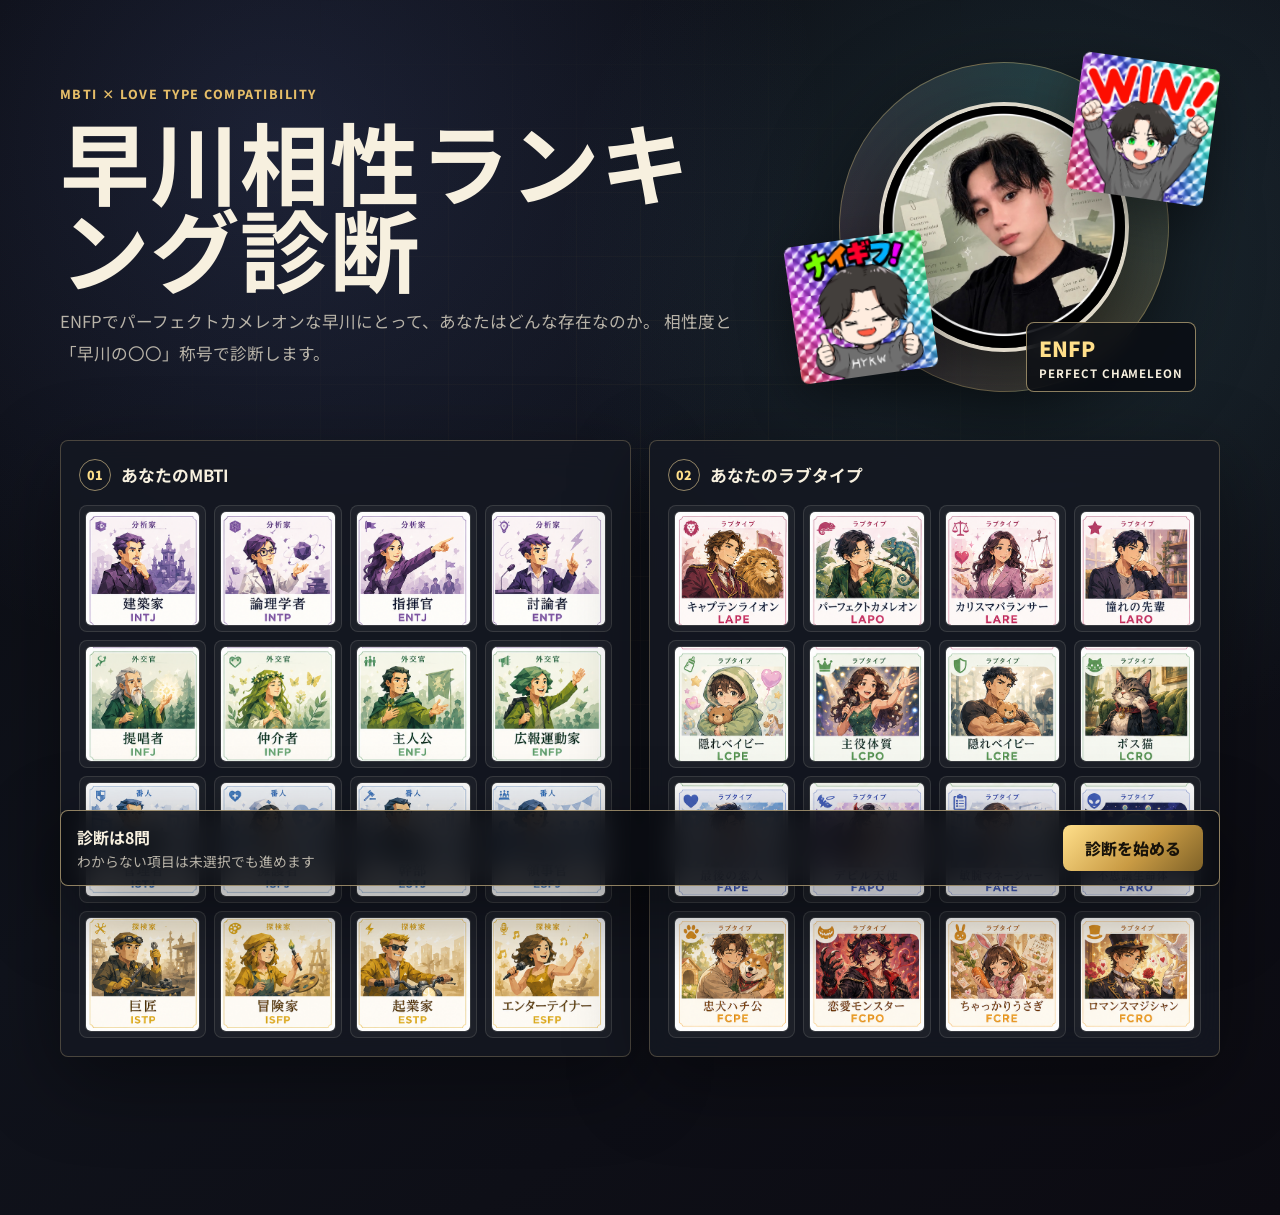
==== sites/hayakawa/index.html @ 864361f9 "Initial Hayakawa compatibility site" ====
<!doctype html>
<html lang="ja">
  <head>
    <meta charset="UTF-8" />
    <meta name="viewport" content="width=device-width, initial-scale=1.0" />
    <meta
      name="description"
      content="MBTIとラブタイプから、TikTokライバー早川との相性度と称号がわかる診断サイト。"
    />
    <title>早川相性ランキング診断</title>
    <link rel="preconnect" href="https://fonts.googleapis.com" />
    <link rel="preconnect" href="https://fonts.gstatic.com" crossorigin />
    <link
      href="https://fonts.googleapis.com/css2?family=Noto+Sans+JP:wght@400;500;700;900&display=swap"
      rel="stylesheet"
    />
    <link rel="stylesheet" href="styles.css?v=20260622-profile-result" />
  </head>
  <body>
    <div class="ambient" aria-hidden="true"></div>
    <main class="app-shell">
      <section class="intro-view" id="introView">
        <div class="hero-layout">
          <div class="intro-copy">
            <p class="eyebrow">MBTI × Love Type compatibility</p>
            <h1>早川相性ランキング診断</h1>
            <p class="lead">
              ENFPでパーフェクトカメレオンな早川にとって、あなたはどんな存在なのか。
              相性度と「早川の〇〇」称号で診断します。
            </p>
          </div>

          <aside class="creator-visual" aria-label="早川プロフィール">
            <div class="creator-orbit" aria-hidden="true"></div>
            <img class="creator-photo" src="assets/pic/hayakawa-profile.png" alt="早川" />
            <img class="creator-sticker sticker-a" src="assets/pic/sticker-win.webp" alt="" />
            <img class="creator-sticker sticker-b" src="assets/pic/sticker-nice.webp" alt="" />
            <div class="creator-caption">
              <span>ENFP</span>
              <strong>Perfect Chameleon</strong>
            </div>
          </aside>
        </div>

        <div class="selection-layout">
          <section class="selection-panel" aria-labelledby="mbtiHeading">
            <div class="panel-heading">
              <span>01</span>
              <h2 id="mbtiHeading">あなたのMBTI</h2>
            </div>
            <div class="option-grid mbti-grid" id="mbtiOptions"></div>
          </section>

          <section class="selection-panel" aria-labelledby="loveHeading">
            <div class="panel-heading">
              <span>02</span>
              <h2 id="loveHeading">あなたのラブタイプ</h2>
            </div>
            <div class="option-grid love-grid" id="loveOptions"></div>
          </section>
        </div>

        <div class="start-strip">
          <div>
            <strong id="startQuestionCount">診断は8問</strong>
            <span>わからない項目は未選択でも進めます</span>
          </div>
          <button class="primary-action" id="startButton" type="button">
            診断を始める
          </button>
        </div>
      </section>

      <section class="quiz-view is-hidden" id="quizView" aria-live="polite">
        <div class="quiz-progress">
          <span id="questionCounter">1 / 12</span>
          <div class="progress-track">
            <div class="progress-fill" id="progressFill"></div>
          </div>
        </div>
        <article class="question-panel">
          <p class="question-kicker">正解はありません。早川との距離感で選んでください。</p>
          <h2 id="questionText"></h2>
          <div class="scale-labels">
            <span id="leftLabel"></span>
            <span id="rightLabel"></span>
          </div>
          <div class="answer-row" id="answerRow"></div>
        </article>
        <div class="quiz-actions">
          <button class="ghost-action" id="backButton" type="button">戻る</button>
          <button class="ghost-action" id="skipButton" type="button">次へ</button>
        </div>
      </section>

      <section class="result-view is-hidden" id="resultView">
        <div class="result-head">
          <p class="eyebrow">Hayakawa compatibility result</p>
          <h2 id="resultTitle"></h2>
          <p id="resultSubtitle"></p>
        </div>

        <div class="result-layout">
          <section class="score-panel">
            <div class="score-ring" id="scoreRing">
              <span id="scoreValue">0%</span>
              <small id="rankLabel"></small>
            </div>
            <div class="badge-row" id="badgeRow"></div>
            <canvas id="radarCanvas" width="360" height="360" aria-label="相性属性グラフ"></canvas>
          </section>

          <section class="explain-panel">
            <div class="result-creator">
              <img src="assets/pic/hayakawa-profile.png" alt="早川" />
              <div>
                <span>早川判定</span>
                <strong>ENFP × パーフェクトカメレオン基準</strong>
              </div>
            </div>
            <h3 id="roleName"></h3>
            <p id="mainDescription"></p>
            <div class="comment-list" id="commentList"></div>
          </section>
        </div>

        <section class="share-section">
          <div class="share-copy">
            <h3>保存・共有用カード</h3>
            <p>配信コメントやSNSで結果を見せやすい3:4カードです。</p>
          </div>
          <div class="card-preview">
            <img id="resultCardImage" alt="早川相性ランキング診断の結果カード" />
          </div>
          <div class="share-actions">
            <button class="primary-action" id="shareButton" type="button">結果を共有</button>
            <button class="ghost-action" id="copyButton" type="button">結果文をコピー</button>
            <button class="ghost-action" id="restartButton" type="button">もう一度診断</button>
          </div>
        </section>
      </section>
    </main>

    <script src="app.js?v=20260622-profile-result" type="module"></script>
  </body>
</html>
---- sites/hayakawa/styles.css ----
:root {
  color-scheme: dark;
  --bg: #090a0f;
  --panel: rgba(21, 24, 34, 0.84);
  --panel-strong: rgba(31, 34, 46, 0.94);
  --line: rgba(244, 218, 155, 0.24);
  --line-strong: rgba(244, 218, 155, 0.56);
  --text: #f7f0df;
  --muted: #b8b3a8;
  --gold: #e5bd68;
  --gold-bright: #ffdf8a;
  --teal: #69c7c0;
  --rose: #d77d9b;
  --blue: #758de8;
  --shadow: 0 24px 80px rgba(0, 0, 0, 0.42);
}

* {
  box-sizing: border-box;
}

html {
  min-height: 100%;
  background: var(--bg);
}

body {
  min-height: 100%;
  margin: 0;
  overflow-x: hidden;
  background:
    radial-gradient(circle at 22% 12%, rgba(117, 141, 232, 0.16), transparent 34rem),
    radial-gradient(circle at 82% 22%, rgba(105, 199, 192, 0.13), transparent 31rem),
    linear-gradient(145deg, #090a0f 0%, #10131c 46%, #0c0b12 100%);
  color: var(--text);
  font-family: "Noto Sans JP", system-ui, sans-serif;
  letter-spacing: 0;
}

button {
  border: 0;
  color: inherit;
  font: inherit;
}

.ambient {
  position: fixed;
  inset: 0;
  pointer-events: none;
  background-image:
    linear-gradient(rgba(229, 189, 104, 0.045) 1px, transparent 1px),
    linear-gradient(90deg, rgba(229, 189, 104, 0.045) 1px, transparent 1px);
  background-size: 64px 64px;
  mask-image: radial-gradient(circle at center, black, transparent 74%);
}

.app-shell {
  position: relative;
  width: min(1160px, calc(100% - 32px));
  margin: 0 auto;
  padding: 42px 0 64px;
}

.intro-view,
.quiz-view,
.result-view {
  min-height: calc(100vh - 84px);
}

.hero-layout {
  display: grid;
  grid-template-columns: minmax(0, 1.1fr) minmax(300px, 0.68fr);
  gap: 28px;
  align-items: center;
  margin-bottom: 28px;
}

.intro-copy {
  display: grid;
  gap: 14px;
  max-width: 840px;
}

.eyebrow {
  margin: 0;
  color: var(--gold);
  font-size: 0.78rem;
  font-weight: 800;
  letter-spacing: 0.12em;
  text-transform: uppercase;
}

h1,
h2,
h3,
p {
  margin: 0;
}

h1 {
  max-width: 10em;
  font-size: clamp(2.5rem, 7vw, 6.2rem);
  line-height: 0.98;
  letter-spacing: 0;
}

.lead {
  max-width: 760px;
  color: var(--muted);
  font-size: 1.04rem;
  line-height: 1.9;
}

.creator-visual {
  position: relative;
  min-height: 370px;
  display: grid;
  place-items: center;
  isolation: isolate;
}

.creator-orbit {
  position: absolute;
  width: min(330px, 82%);
  aspect-ratio: 1;
  border: 1px solid rgba(255, 223, 138, 0.32);
  border-radius: 50%;
  background:
    radial-gradient(circle, rgba(229, 189, 104, 0.14), transparent 58%),
    conic-gradient(from 20deg, rgba(105, 199, 192, 0.18), rgba(229, 189, 104, 0.2), rgba(215, 125, 155, 0.16), rgba(105, 199, 192, 0.18));
  box-shadow: 0 26px 90px rgba(0, 0, 0, 0.45);
  transform: rotate(-8deg);
  z-index: -1;
}

.creator-photo {
  width: min(250px, 62vw);
  aspect-ratio: 1;
  object-fit: cover;
  border: 4px solid rgba(247, 240, 223, 0.88);
  border-radius: 50%;
  box-shadow: 0 26px 70px rgba(0, 0, 0, 0.56);
}

.creator-sticker {
  position: absolute;
  width: 138px;
  border-radius: 8px;
  filter: drop-shadow(0 18px 26px rgba(0, 0, 0, 0.42));
}

.sticker-a {
  right: 8px;
  top: 18px;
  transform: rotate(8deg);
}

.sticker-b {
  left: 4px;
  bottom: 36px;
  transform: rotate(-8deg);
}

.creator-caption {
  position: absolute;
  right: 24px;
  bottom: 20px;
  display: grid;
  gap: 2px;
  padding: 10px 12px;
  border: 1px solid var(--line-strong);
  border-radius: 8px;
  background: rgba(10, 12, 18, 0.78);
  backdrop-filter: blur(10px);
}

.creator-caption span {
  color: var(--gold-bright);
  font-size: 1.3rem;
  font-weight: 900;
}

.creator-caption strong {
  color: var(--text);
  font-size: 0.72rem;
  letter-spacing: 0.08em;
  text-transform: uppercase;
}

.selection-layout {
  display: grid;
  grid-template-columns: 1fr 1fr;
  gap: 18px;
  align-items: start;
}

.selection-panel,
.question-panel,
.score-panel,
.explain-panel,
.share-section {
  border: 1px solid var(--line);
  background: var(--panel);
  box-shadow: var(--shadow);
  backdrop-filter: blur(18px);
}

.selection-panel,
.question-panel,
.score-panel,
.explain-panel {
  border-radius: 8px;
}

.selection-panel {
  padding: 18px;
}

.panel-heading {
  display: flex;
  align-items: center;
  gap: 10px;
  margin-bottom: 14px;
}

.panel-heading span {
  display: grid;
  width: 32px;
  height: 32px;
  place-items: center;
  border: 1px solid var(--line-strong);
  border-radius: 50%;
  color: var(--gold-bright);
  font-size: 0.78rem;
  font-weight: 900;
}

.panel-heading h2 {
  font-size: 1.05rem;
}

.option-grid {
  display: grid;
  gap: 8px;
}

.mbti-grid,
.love-grid {
  grid-template-columns: repeat(4, minmax(0, 1fr));
}

.option-button {
  aspect-ratio: 1;
  height: auto;
  min-height: 0;
  padding: 5px;
  border: 1px solid rgba(247, 240, 223, 0.12);
  border-radius: 8px;
  background: rgba(255, 255, 255, 0.045);
  cursor: pointer;
  display: grid;
  gap: 3px;
  place-items: center;
  text-align: center;
  overflow: hidden;
  transition: transform 150ms ease, border-color 150ms ease, background 150ms ease;
}

.option-button:hover,
.option-button:focus-visible {
  transform: translateY(-1px);
  border-color: var(--line-strong);
  outline: 0;
}

.option-button.is-selected {
  border-color: var(--gold-bright);
  background: linear-gradient(180deg, rgba(229, 189, 104, 0.26), rgba(105, 199, 192, 0.1));
  box-shadow: 0 0 0 2px rgba(229, 189, 104, 0.22) inset;
}

.option-image {
  display: block;
  width: 100%;
  height: 100%;
  aspect-ratio: 1;
  object-fit: cover;
  border-radius: 6px;
  border: 1px solid rgba(247, 240, 223, 0.12);
}

.start-strip {
  position: sticky;
  bottom: 14px;
  z-index: 2;
  display: flex;
  align-items: center;
  justify-content: space-between;
  gap: 16px;
  margin-top: 18px;
  padding: 14px 16px;
  border: 1px solid var(--line-strong);
  border-radius: 8px;
  background: rgba(10, 12, 18, 0.88);
  box-shadow: var(--shadow);
  backdrop-filter: blur(14px);
}

.start-strip strong,
.start-strip span {
  display: block;
}

.start-strip span {
  color: var(--muted);
  font-size: 0.86rem;
  margin-top: 2px;
}

.primary-action,
.ghost-action {
  min-height: 46px;
  border-radius: 8px;
  cursor: pointer;
  font-weight: 800;
  transition: transform 150ms ease, filter 150ms ease, border-color 150ms ease;
}

.primary-action {
  padding: 0 22px;
  background: linear-gradient(135deg, var(--gold-bright), #c99b44 56%, #7f6228);
  color: #17120a;
}

.ghost-action {
  padding: 0 16px;
  border: 1px solid var(--line);
  background: rgba(255, 255, 255, 0.045);
}

.primary-action:hover,
.ghost-action:hover {
  transform: translateY(-1px);
  filter: brightness(1.06);
}

.is-hidden {
  display: none !important;
}

.quiz-view {
  display: grid;
  align-content: center;
  gap: 18px;
}

.quiz-progress {
  display: grid;
  gap: 10px;
}

.quiz-progress span {
  color: var(--gold);
  font-weight: 900;
}

.progress-track {
  width: 100%;
  height: 8px;
  overflow: hidden;
  border-radius: 999px;
  background: rgba(255, 255, 255, 0.09);
}

.progress-fill {
  width: 0%;
  height: 100%;
  border-radius: inherit;
  background: linear-gradient(90deg, var(--teal), var(--gold-bright), var(--rose));
  transition: width 220ms ease;
}

.question-panel {
  padding: clamp(22px, 5vw, 44px);
}

.question-kicker {
  color: var(--muted);
  font-size: 0.9rem;
  margin-bottom: 14px;
}

#questionText {
  min-height: 4.8em;
  font-size: clamp(1.45rem, 4vw, 2.6rem);
  line-height: 1.45;
}

.scale-labels {
  display: flex;
  justify-content: space-between;
  gap: 16px;
  margin: 30px 0 14px;
  color: var(--muted);
  font-size: 0.88rem;
}

.answer-row {
  display: grid;
  grid-template-columns: repeat(5, minmax(0, 1fr));
  gap: 10px;
}

.answer-button {
  min-height: 70px;
  border: 1px solid rgba(247, 240, 223, 0.14);
  border-radius: 8px;
  background: rgba(255, 255, 255, 0.052);
  cursor: pointer;
  font-size: 1.2rem;
  font-weight: 900;
}

.answer-button.is-selected {
  border-color: var(--gold-bright);
  background: rgba(229, 189, 104, 0.22);
}

.quiz-actions {
  display: flex;
  justify-content: space-between;
}

.result-view {
  display: grid;
  gap: 20px;
}

.result-head {
  display: grid;
  gap: 10px;
}

.result-head h2 {
  font-size: clamp(2rem, 6vw, 4.6rem);
  line-height: 1.05;
}

.result-head p:last-child {
  max-width: 760px;
  color: var(--muted);
  line-height: 1.8;
}

.result-layout {
  display: grid;
  grid-template-columns: 0.9fr 1.1fr;
  gap: 18px;
  align-items: stretch;
}

.score-panel,
.explain-panel {
  padding: 22px;
}

.score-panel {
  display: grid;
  justify-items: center;
  gap: 18px;
}

.score-ring {
  width: min(280px, 72vw);
  aspect-ratio: 1;
  display: grid;
  place-items: center;
  border-radius: 50%;
  background:
    radial-gradient(circle, rgba(15, 16, 22, 0.94) 0 56%, transparent 57%),
    conic-gradient(var(--gold-bright) 0deg, rgba(255, 255, 255, 0.08) 0deg);
}

.score-ring span {
  display: block;
  font-size: 4rem;
  font-weight: 900;
  line-height: 1;
}

.score-ring small {
  display: block;
  color: var(--gold);
  font-size: 0.86rem;
  font-weight: 900;
  text-align: center;
}

.badge-row {
  display: flex;
  flex-wrap: wrap;
  gap: 8px;
  justify-content: center;
}

.badge {
  padding: 7px 10px;
  border: 1px solid var(--line);
  border-radius: 999px;
  color: var(--text);
  background: rgba(255, 255, 255, 0.06);
  font-size: 0.78rem;
  font-weight: 800;
}

#radarCanvas {
  width: min(340px, 96%);
  height: auto;
}

.explain-panel {
  display: grid;
  align-content: center;
  gap: 16px;
}

.result-creator {
  display: flex;
  align-items: center;
  gap: 12px;
  width: fit-content;
  max-width: 100%;
  padding: 8px 12px 8px 8px;
  border: 1px solid rgba(255, 223, 138, 0.28);
  border-radius: 8px;
  background: rgba(255, 255, 255, 0.052);
}

.result-creator img {
  width: 58px;
  height: 58px;
  object-fit: cover;
  border: 2px solid rgba(255, 223, 138, 0.68);
  border-radius: 50%;
}

.result-creator div {
  display: grid;
  gap: 2px;
}

.result-creator span {
  color: var(--gold);
  font-size: 0.78rem;
  font-weight: 900;
}

.result-creator strong {
  color: var(--text);
  font-size: 0.88rem;
}

.explain-panel h3 {
  color: var(--gold-bright);
  font-size: clamp(1.7rem, 5vw, 3.2rem);
  line-height: 1.18;
}

.explain-panel p {
  color: #eee3cf;
  font-size: 1rem;
  line-height: 1.95;
}

.comment-list {
  display: grid;
  gap: 10px;
}

.comment-item {
  border-left: 3px solid var(--teal);
  padding: 8px 0 8px 12px;
  color: var(--muted);
  line-height: 1.75;
}

.share-section {
  display: grid;
  grid-template-columns: 1fr minmax(240px, 360px);
  gap: 18px;
  align-items: center;
  padding: 22px;
  border-radius: 8px;
}

.share-copy {
  display: grid;
  gap: 8px;
}

.share-copy h3 {
  font-size: 1.45rem;
}

.share-copy p {
  color: var(--muted);
  line-height: 1.7;
}

.card-preview img {
  display: block;
  width: 100%;
  border-radius: 8px;
  border: 1px solid var(--line);
  background: #111;
}

.share-actions {
  grid-column: 1 / -1;
  display: flex;
  flex-wrap: wrap;
  gap: 10px;
}

@media (max-width: 860px) {
  .app-shell {
    width: min(100% - 20px, 680px);
    padding-top: 22px;
  }

  .hero-layout {
    grid-template-columns: 1fr;
    gap: 16px;
  }

  .creator-visual {
    min-height: 300px;
  }

  .creator-photo {
    width: min(210px, 58vw);
  }

  .creator-sticker {
    width: 112px;
  }

  .selection-layout,
  .result-layout,
  .share-section {
    grid-template-columns: 1fr;
  }

  .love-grid {
    grid-template-columns: repeat(4, minmax(0, 1fr));
  }
}

@media (max-width: 560px) {
  .intro-view,
  .quiz-view,
  .result-view {
    min-height: calc(100vh - 44px);
  }

  .selection-panel {
    padding: 12px;
  }

  .option-button {
    height: auto;
    padding: 4px;
  }

  .start-strip {
    align-items: stretch;
    flex-direction: column;
  }

  .primary-action,
  .ghost-action {
    width: 100%;
  }

  #questionText {
    min-height: 6.8em;
  }

  .answer-row {
    gap: 7px;
  }

  .answer-button {
    min-height: 60px;
  }

  .quiz-actions,
  .share-actions {
    display: grid;
    grid-template-columns: 1fr 1fr;
  }

  .share-actions .primary-action {
    grid-column: 1 / -1;
  }
}
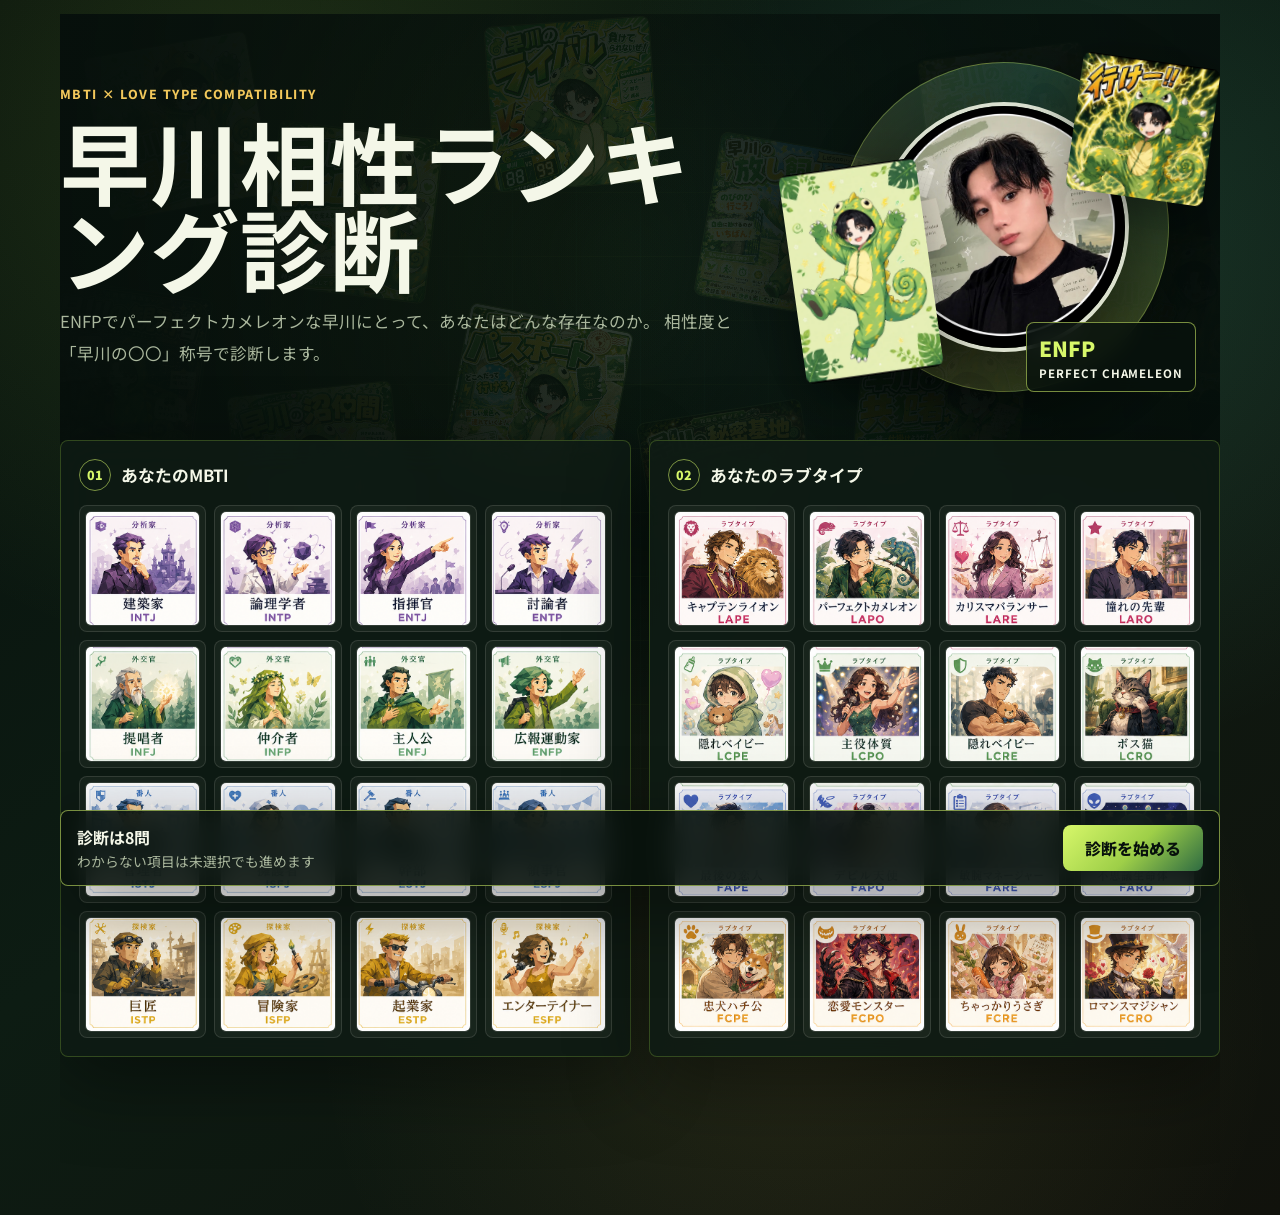
==== commit 381f0d9a: "Add Hayakawa role images and green theme" ====
--- a/sites/hayakawa/index.html
+++ b/sites/hayakawa/index.html
@@ -14,12 +14,26 @@
       href="https://fonts.googleapis.com/css2?family=Noto+Sans+JP:wght@400;500;700;900&display=swap"
       rel="stylesheet"
     />
-    <link rel="stylesheet" href="styles.css?v=20260622-profile-result" />
+    <link rel="stylesheet" href="styles.css?v=20260622-green-theme" />
   </head>
   <body>
     <div class="ambient" aria-hidden="true"></div>
     <main class="app-shell">
       <section class="intro-view" id="introView">
+        <div class="role-collage" aria-hidden="true">
+          <img class="collage-card c1" src="assets/pic/26/best_friend.png" alt="" />
+          <img class="collage-card c2" src="assets/pic/26/inner_circle.png" alt="" />
+          <img class="collage-card c3" src="assets/pic/26/rival.png" alt="" />
+          <img class="collage-card c4" src="assets/pic/26/keeper.png" alt="" />
+          <img class="collage-card c5" src="assets/pic/26/healer.png" alt="" />
+          <img class="collage-card c6" src="assets/pic/26/comment_driver.png" alt="" />
+          <img class="collage-card c7" src="assets/pic/26/observer.png" alt="" />
+          <img class="collage-card c8" src="assets/pic/26/sweet_spot.png" alt="" />
+          <img class="collage-card c9" src="assets/pic/26/passport.png" alt="" />
+          <img class="collage-card c10" src="assets/pic/26/secret_base.png" alt="" />
+          <img class="collage-card c11" src="assets/pic/26/chaos_partner.png" alt="" />
+          <img class="collage-card c12" src="assets/pic/26/sunflower.png" alt="" />
+        </div>
         <div class="hero-layout">
           <div class="intro-copy">
             <p class="eyebrow">MBTI × Love Type compatibility</p>
@@ -33,8 +47,8 @@
           <aside class="creator-visual" aria-label="早川プロフィール">
             <div class="creator-orbit" aria-hidden="true"></div>
             <img class="creator-photo" src="assets/pic/hayakawa-profile.png" alt="早川" />
-            <img class="creator-sticker sticker-a" src="assets/pic/sticker-win.webp" alt="" />
-            <img class="creator-sticker sticker-b" src="assets/pic/sticker-nice.webp" alt="" />
+            <img class="creator-accent accent-a" src="assets/pic/hayakawa-chameleon-action.png" alt="" />
+            <img class="creator-accent accent-b" src="assets/pic/hayakawa-chameleon-soft.png" alt="" />
             <div class="creator-caption">
               <span>ENFP</span>
               <strong>Perfect Chameleon</strong>
@@ -118,6 +132,9 @@
                 <strong>ENFP × パーフェクトカメレオン基準</strong>
               </div>
             </div>
+            <figure class="role-image-frame">
+              <img id="roleImage" alt="" />
+            </figure>
             <h3 id="roleName"></h3>
             <p id="mainDescription"></p>
             <div class="comment-list" id="commentList"></div>
@@ -141,6 +158,6 @@
       </section>
     </main>
 
-    <script src="app.js?v=20260622-profile-result" type="module"></script>
+    <script src="app.js?v=20260622-green-theme" type="module"></script>
   </body>
 </html>
--- a/sites/hayakawa/styles.css
+++ b/sites/hayakawa/styles.css
@@ -1,17 +1,17 @@
 :root {
   color-scheme: dark;
-  --bg: #090a0f;
-  --panel: rgba(21, 24, 34, 0.84);
-  --panel-strong: rgba(31, 34, 46, 0.94);
-  --line: rgba(244, 218, 155, 0.24);
-  --line-strong: rgba(244, 218, 155, 0.56);
-  --text: #f7f0df;
-  --muted: #b8b3a8;
-  --gold: #e5bd68;
-  --gold-bright: #ffdf8a;
-  --teal: #69c7c0;
-  --rose: #d77d9b;
-  --blue: #758de8;
+  --bg: #07100c;
+  --panel: rgba(14, 27, 20, 0.86);
+  --panel-strong: rgba(18, 38, 28, 0.94);
+  --line: rgba(183, 240, 74, 0.22);
+  --line-strong: rgba(215, 247, 106, 0.54);
+  --text: #f4f7e8;
+  --muted: #aab79d;
+  --gold: #f2c85b;
+  --gold-bright: #d7f76a;
+  --teal: #65d6b0;
+  --rose: #f09d67;
+  --blue: #8eb86c;
   --shadow: 0 24px 80px rgba(0, 0, 0, 0.42);
 }
 
@@ -29,9 +29,10 @@
   margin: 0;
   overflow-x: hidden;
   background:
-    radial-gradient(circle at 22% 12%, rgba(117, 141, 232, 0.16), transparent 34rem),
-    radial-gradient(circle at 82% 22%, rgba(105, 199, 192, 0.13), transparent 31rem),
-    linear-gradient(145deg, #090a0f 0%, #10131c 46%, #0c0b12 100%);
+    radial-gradient(circle at 20% 10%, rgba(183, 240, 74, 0.13), transparent 34rem),
+    radial-gradient(circle at 82% 22%, rgba(101, 214, 176, 0.14), transparent 31rem),
+    radial-gradient(circle at 62% 84%, rgba(242, 200, 91, 0.09), transparent 30rem),
+    linear-gradient(145deg, #07100c 0%, #0d1c13 48%, #11120c 100%);
   color: var(--text);
   font-family: "Noto Sans JP", system-ui, sans-serif;
   letter-spacing: 0;
@@ -48,8 +49,8 @@
   inset: 0;
   pointer-events: none;
   background-image:
-    linear-gradient(rgba(229, 189, 104, 0.045) 1px, transparent 1px),
-    linear-gradient(90deg, rgba(229, 189, 104, 0.045) 1px, transparent 1px);
+    linear-gradient(rgba(183, 240, 74, 0.052) 1px, transparent 1px),
+    linear-gradient(90deg, rgba(101, 214, 176, 0.044) 1px, transparent 1px);
   background-size: 64px 64px;
   mask-image: radial-gradient(circle at center, black, transparent 74%);
 }
@@ -66,6 +67,56 @@
 .result-view {
   min-height: calc(100vh - 84px);
 }
+
+.intro-view {
+  position: relative;
+  isolation: isolate;
+  overflow-x: clip;
+}
+
+.role-collage {
+  position: absolute;
+  inset: -28px 0 auto;
+  height: min(720px, 92vh);
+  z-index: -1;
+  overflow: hidden;
+  pointer-events: none;
+  mask-image: linear-gradient(180deg, black 0%, black 68%, transparent 100%);
+}
+
+.role-collage::after {
+  content: "";
+  position: absolute;
+  inset: 0;
+  background:
+    radial-gradient(circle at 50% 34%, rgba(7, 16, 12, 0.2), rgba(7, 16, 12, 0.72) 58%, rgba(7, 16, 12, 0.92)),
+    linear-gradient(90deg, rgba(7, 16, 12, 0.9), rgba(7, 16, 12, 0.24) 48%, rgba(7, 16, 12, 0.78));
+}
+
+.collage-card {
+  position: absolute;
+  width: clamp(116px, 13vw, 178px);
+  aspect-ratio: 1;
+  object-fit: cover;
+  border: 1px solid rgba(215, 247, 106, 0.32);
+  border-radius: 8px;
+  opacity: 0.24;
+  box-shadow: 0 18px 42px rgba(0, 0, 0, 0.38);
+  filter: saturate(0.95) contrast(1.04);
+}
+
+.c1 { left: 3%; top: 4%; transform: rotate(-10deg); }
+.c2 { left: 18%; top: 16%; transform: rotate(7deg); }
+.c3 { left: 37%; top: 1%; transform: rotate(-4deg); }
+.c4 { right: 30%; top: 18%; transform: rotate(10deg); }
+.c5 { right: 11%; top: 5%; transform: rotate(-7deg); }
+.c6 { right: -2%; top: 30%; transform: rotate(8deg); }
+.c7 { left: -2%; top: 38%; transform: rotate(8deg); }
+.c8 { left: 15%; top: 52%; transform: rotate(-6deg); }
+.c9 { left: 34%; top: 42%; transform: rotate(11deg); }
+.c10 { right: 35%; top: 55%; transform: rotate(-9deg); }
+.c11 { right: 17%; top: 45%; transform: rotate(6deg); }
+.c12 { right: 2%; top: 62%; transform: rotate(-5deg); }
 
 .hero-layout {
   display: grid;
@@ -123,11 +174,11 @@
   position: absolute;
   width: min(330px, 82%);
   aspect-ratio: 1;
-  border: 1px solid rgba(255, 223, 138, 0.32);
+  border: 1px solid rgba(215, 247, 106, 0.32);
   border-radius: 50%;
   background:
-    radial-gradient(circle, rgba(229, 189, 104, 0.14), transparent 58%),
-    conic-gradient(from 20deg, rgba(105, 199, 192, 0.18), rgba(229, 189, 104, 0.2), rgba(215, 125, 155, 0.16), rgba(105, 199, 192, 0.18));
+    radial-gradient(circle, rgba(183, 240, 74, 0.16), transparent 58%),
+    conic-gradient(from 20deg, rgba(101, 214, 176, 0.2), rgba(215, 247, 106, 0.22), rgba(242, 200, 91, 0.16), rgba(101, 214, 176, 0.2));
   box-shadow: 0 26px 90px rgba(0, 0, 0, 0.45);
   transform: rotate(-8deg);
   z-index: -1;
@@ -137,25 +188,26 @@
   width: min(250px, 62vw);
   aspect-ratio: 1;
   object-fit: cover;
-  border: 4px solid rgba(247, 240, 223, 0.88);
+  border: 4px solid rgba(244, 247, 232, 0.88);
   border-radius: 50%;
   box-shadow: 0 26px 70px rgba(0, 0, 0, 0.56);
 }
 
-.creator-sticker {
+.creator-accent {
   position: absolute;
   width: 138px;
   border-radius: 8px;
   filter: drop-shadow(0 18px 26px rgba(0, 0, 0, 0.42));
-}
-
-.sticker-a {
+  object-fit: cover;
+}
+
+.accent-a {
   right: 8px;
   top: 18px;
   transform: rotate(8deg);
 }
 
-.sticker-b {
+.accent-b {
   left: 4px;
   bottom: 36px;
   transform: rotate(-8deg);
@@ -170,7 +222,7 @@
   padding: 10px 12px;
   border: 1px solid var(--line-strong);
   border-radius: 8px;
-  background: rgba(10, 12, 18, 0.78);
+  background: rgba(8, 18, 13, 0.8);
   backdrop-filter: blur(10px);
 }
 
@@ -254,9 +306,9 @@
   height: auto;
   min-height: 0;
   padding: 5px;
-  border: 1px solid rgba(247, 240, 223, 0.12);
-  border-radius: 8px;
-  background: rgba(255, 255, 255, 0.045);
+  border: 1px solid rgba(244, 247, 232, 0.12);
+  border-radius: 8px;
+  background: rgba(244, 247, 232, 0.045);
   cursor: pointer;
   display: grid;
   gap: 3px;
@@ -275,8 +327,8 @@
 
 .option-button.is-selected {
   border-color: var(--gold-bright);
-  background: linear-gradient(180deg, rgba(229, 189, 104, 0.26), rgba(105, 199, 192, 0.1));
-  box-shadow: 0 0 0 2px rgba(229, 189, 104, 0.22) inset;
+  background: linear-gradient(180deg, rgba(183, 240, 74, 0.28), rgba(101, 214, 176, 0.12));
+  box-shadow: 0 0 0 2px rgba(183, 240, 74, 0.22) inset;
 }
 
 .option-image {
@@ -286,7 +338,7 @@
   aspect-ratio: 1;
   object-fit: cover;
   border-radius: 6px;
-  border: 1px solid rgba(247, 240, 223, 0.12);
+  border: 1px solid rgba(244, 247, 232, 0.12);
 }
 
 .start-strip {
@@ -301,7 +353,7 @@
   padding: 14px 16px;
   border: 1px solid var(--line-strong);
   border-radius: 8px;
-  background: rgba(10, 12, 18, 0.88);
+  background: rgba(8, 18, 13, 0.9);
   box-shadow: var(--shadow);
   backdrop-filter: blur(14px);
 }
@@ -328,14 +380,14 @@
 
 .primary-action {
   padding: 0 22px;
-  background: linear-gradient(135deg, var(--gold-bright), #c99b44 56%, #7f6228);
-  color: #17120a;
+  background: linear-gradient(135deg, var(--gold-bright), #9ecf48 52%, #2e6b42);
+  color: #07100c;
 }
 
 .ghost-action {
   padding: 0 16px;
   border: 1px solid var(--line);
-  background: rgba(255, 255, 255, 0.045);
+  background: rgba(244, 247, 232, 0.045);
 }
 
 .primary-action:hover,
@@ -369,14 +421,14 @@
   height: 8px;
   overflow: hidden;
   border-radius: 999px;
-  background: rgba(255, 255, 255, 0.09);
+  background: rgba(244, 247, 232, 0.09);
 }
 
 .progress-fill {
   width: 0%;
   height: 100%;
   border-radius: inherit;
-  background: linear-gradient(90deg, var(--teal), var(--gold-bright), var(--rose));
+  background: linear-gradient(90deg, var(--teal), var(--gold-bright), var(--gold));
   transition: width 220ms ease;
 }
 
@@ -413,9 +465,9 @@
 
 .answer-button {
   min-height: 70px;
-  border: 1px solid rgba(247, 240, 223, 0.14);
-  border-radius: 8px;
-  background: rgba(255, 255, 255, 0.052);
+  border: 1px solid rgba(244, 247, 232, 0.14);
+  border-radius: 8px;
+  background: rgba(244, 247, 232, 0.052);
   cursor: pointer;
   font-size: 1.2rem;
   font-weight: 900;
@@ -423,7 +475,7 @@
 
 .answer-button.is-selected {
   border-color: var(--gold-bright);
-  background: rgba(229, 189, 104, 0.22);
+  background: rgba(183, 240, 74, 0.22);
 }
 
 .quiz-actions {
@@ -477,8 +529,8 @@
   place-items: center;
   border-radius: 50%;
   background:
-    radial-gradient(circle, rgba(15, 16, 22, 0.94) 0 56%, transparent 57%),
-    conic-gradient(var(--gold-bright) 0deg, rgba(255, 255, 255, 0.08) 0deg);
+    radial-gradient(circle, rgba(7, 16, 12, 0.94) 0 56%, transparent 57%),
+    conic-gradient(var(--gold-bright) 0deg, rgba(244, 247, 232, 0.08) 0deg);
 }
 
 .score-ring span {
@@ -508,7 +560,7 @@
   border: 1px solid var(--line);
   border-radius: 999px;
   color: var(--text);
-  background: rgba(255, 255, 255, 0.06);
+  background: rgba(244, 247, 232, 0.06);
   font-size: 0.78rem;
   font-weight: 800;
 }
@@ -531,16 +583,16 @@
   width: fit-content;
   max-width: 100%;
   padding: 8px 12px 8px 8px;
-  border: 1px solid rgba(255, 223, 138, 0.28);
-  border-radius: 8px;
-  background: rgba(255, 255, 255, 0.052);
+  border: 1px solid rgba(215, 247, 106, 0.28);
+  border-radius: 8px;
+  background: rgba(244, 247, 232, 0.052);
 }
 
 .result-creator img {
   width: 58px;
   height: 58px;
   object-fit: cover;
-  border: 2px solid rgba(255, 223, 138, 0.68);
+  border: 2px solid rgba(215, 247, 106, 0.68);
   border-radius: 50%;
 }
 
@@ -560,6 +612,23 @@
   font-size: 0.88rem;
 }
 
+.role-image-frame {
+  width: min(300px, 100%);
+  margin: 0;
+  border: 1px solid var(--line);
+  border-radius: 8px;
+  overflow: hidden;
+  background: rgba(244, 247, 232, 0.045);
+  box-shadow: 0 18px 46px rgba(0, 0, 0, 0.28);
+}
+
+.role-image-frame img {
+  display: block;
+  width: 100%;
+  aspect-ratio: 1;
+  object-fit: cover;
+}
+
 .explain-panel h3 {
   color: var(--gold-bright);
   font-size: clamp(1.7rem, 5vw, 3.2rem);
@@ -567,7 +636,7 @@
 }
 
 .explain-panel p {
-  color: #eee3cf;
+  color: #eef7df;
   font-size: 1rem;
   line-height: 1.95;
 }
@@ -612,7 +681,7 @@
   width: 100%;
   border-radius: 8px;
   border: 1px solid var(--line);
-  background: #111;
+  background: #08120d;
 }
 
 .share-actions {
@@ -633,6 +702,25 @@
     gap: 16px;
   }
 
+  .role-collage {
+    inset: -12px -28vw auto;
+    height: 620px;
+  }
+
+  .collage-card {
+    width: 116px;
+    opacity: 0.18;
+  }
+
+  .c2,
+  .c4,
+  .c6,
+  .c8,
+  .c10,
+  .c12 {
+    display: none;
+  }
+
   .creator-visual {
     min-height: 300px;
   }
@@ -641,7 +729,7 @@
     width: min(210px, 58vw);
   }
 
-  .creator-sticker {
+  .creator-accent {
     width: 112px;
   }
 
@@ -673,6 +761,7 @@
   }
 
   .start-strip {
+    position: static;
     align-items: stretch;
     flex-direction: column;
   }
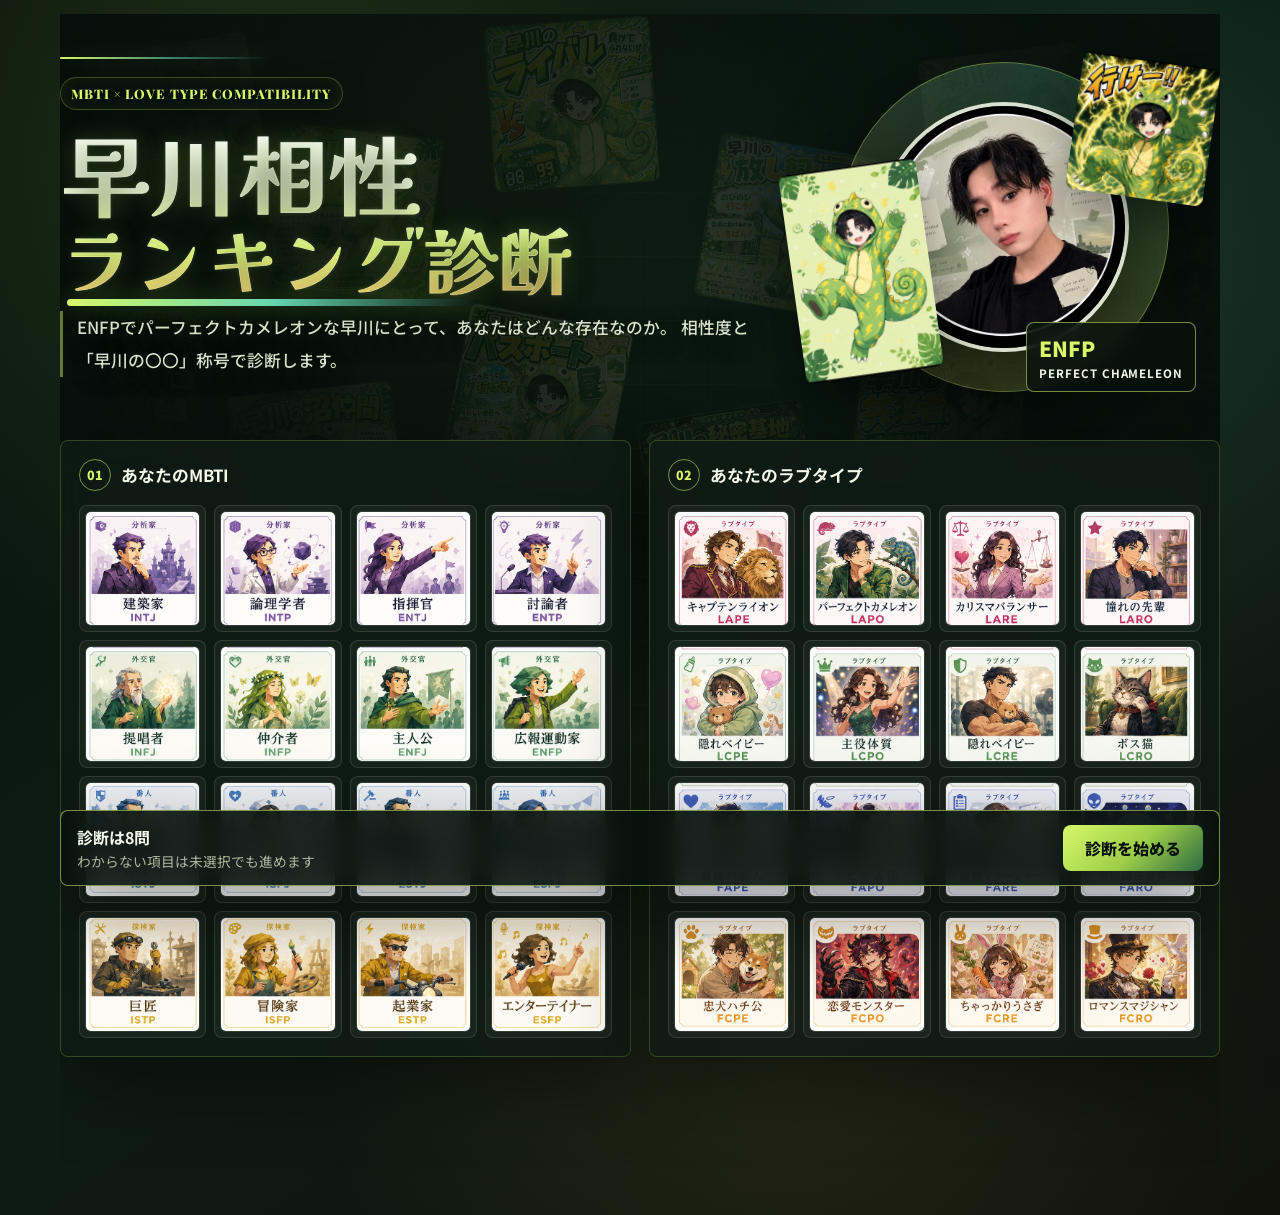
==== commit 5c396947: "Polish Hayakawa result visuals" ====
--- a/sites/hayakawa/index.html
+++ b/sites/hayakawa/index.html
@@ -11,10 +11,10 @@
     <link rel="preconnect" href="https://fonts.googleapis.com" />
     <link rel="preconnect" href="https://fonts.gstatic.com" crossorigin />
     <link
-      href="https://fonts.googleapis.com/css2?family=Noto+Sans+JP:wght@400;500;700;900&display=swap"
+      href="https://fonts.googleapis.com/css2?family=Kaisei+Opti:wght@700&family=Noto+Sans+JP:wght@400;500;700;900&family=Playfair+Display:wght@700;800&display=swap"
       rel="stylesheet"
     />
-    <link rel="stylesheet" href="styles.css?v=20260622-green-theme" />
+    <link rel="stylesheet" href="styles.css?v=20260622-role-image-large" />
   </head>
   <body>
     <div class="ambient" aria-hidden="true"></div>
@@ -37,7 +37,10 @@
         <div class="hero-layout">
           <div class="intro-copy">
             <p class="eyebrow">MBTI × Love Type compatibility</p>
-            <h1>早川相性ランキング診断</h1>
+            <h1>
+              <span>早川相性</span>
+              <span>ランキング診断</span>
+            </h1>
             <p class="lead">
               ENFPでパーフェクトカメレオンな早川にとって、あなたはどんな存在なのか。
               相性度と「早川の〇〇」称号で診断します。
@@ -158,6 +161,6 @@
       </section>
     </main>
 
-    <script src="app.js?v=20260622-green-theme" type="module"></script>
+    <script src="app.js?v=20260622-role-image-large" type="module"></script>
   </body>
 </html>
--- a/sites/hayakawa/styles.css
+++ b/sites/hayakawa/styles.css
@@ -127,17 +127,37 @@
 }
 
 .intro-copy {
-  display: grid;
-  gap: 14px;
+  position: relative;
+  display: grid;
+  gap: 16px;
   max-width: 840px;
 }
 
+.intro-copy::before {
+  content: "";
+  position: absolute;
+  left: 0;
+  top: -20px;
+  width: min(210px, 48vw);
+  height: 2px;
+  border-radius: 999px;
+  background: linear-gradient(90deg, var(--gold-bright), rgba(101, 214, 176, 0.62), transparent);
+  box-shadow: 0 0 22px rgba(183, 240, 74, 0.28);
+}
+
 .eyebrow {
+  width: fit-content;
   margin: 0;
-  color: var(--gold);
-  font-size: 0.78rem;
+  padding: 7px 10px;
+  border: 1px solid rgba(215, 247, 106, 0.26);
+  border-radius: 999px;
+  color: var(--gold-bright);
+  background: rgba(7, 16, 12, 0.58);
+  box-shadow: 0 10px 28px rgba(0, 0, 0, 0.28), inset 0 0 18px rgba(183, 240, 74, 0.08);
+  font-family: "Playfair Display", "Noto Sans JP", system-ui, sans-serif;
+  font-size: 0.82rem;
   font-weight: 800;
-  letter-spacing: 0.12em;
+  letter-spacing: 0.08em;
   text-transform: uppercase;
 }
 
@@ -149,17 +169,56 @@
 }
 
 h1 {
-  max-width: 10em;
-  font-size: clamp(2.5rem, 7vw, 6.2rem);
-  line-height: 0.98;
+  position: relative;
+  max-width: 10.8em;
+  width: fit-content;
+  color: transparent;
+  background: linear-gradient(180deg, #ffffff 0%, #f2ffe2 36%, var(--gold-bright) 72%, var(--gold) 100%);
+  background-clip: text;
+  -webkit-background-clip: text;
+  font-family: "Kaisei Opti", "Noto Sans JP", serif;
+  font-size: clamp(2.65rem, 7vw, 6.35rem);
+  font-weight: 700;
+  line-height: 1.02;
   letter-spacing: 0;
+  -webkit-text-stroke: 1px rgba(244, 247, 232, 0.28);
+  text-shadow:
+    0 12px 30px rgba(0, 0, 0, 0.48),
+    0 0 24px rgba(183, 240, 74, 0.28),
+    0 0 4px rgba(255, 255, 255, 0.2);
+}
+
+h1 span {
+  display: block;
+  white-space: nowrap;
+}
+
+h1 span + span {
+  margin-top: 0.03em;
+  font-size: 0.82em;
+}
+
+h1::after {
+  content: "";
+  position: absolute;
+  left: 0.08em;
+  bottom: -0.12em;
+  width: min(4.6em, 86%);
+  height: 0.08em;
+  border-radius: 999px;
+  background: linear-gradient(90deg, var(--gold-bright), var(--teal), transparent);
+  box-shadow: 0 0 24px rgba(183, 240, 74, 0.34);
 }
 
 .lead {
   max-width: 760px;
-  color: var(--muted);
-  font-size: 1.04rem;
-  line-height: 1.9;
+  padding-left: 14px;
+  border-left: 3px solid rgba(215, 247, 106, 0.46);
+  color: #d7e2cb;
+  font-size: 1.05rem;
+  font-weight: 500;
+  line-height: 1.95;
+  text-shadow: 0 8px 22px rgba(0, 0, 0, 0.52);
 }
 
 .creator-visual {
@@ -613,7 +672,7 @@
 }
 
 .role-image-frame {
-  width: min(300px, 100%);
+  width: min(420px, 100%);
   margin: 0;
   border: 1px solid var(--line);
   border-radius: 8px;
@@ -700,6 +759,26 @@
   .hero-layout {
     grid-template-columns: 1fr;
     gap: 16px;
+  }
+
+  .intro-copy {
+    gap: 14px;
+  }
+
+  .intro-copy::before {
+    top: -12px;
+    width: 168px;
+  }
+
+  h1 {
+    max-width: 100%;
+    font-size: clamp(2.3rem, 9.6vw, 4.1rem);
+    line-height: 1.06;
+  }
+
+  .lead {
+    font-size: 1rem;
+    line-height: 1.85;
   }
 
   .role-collage {
@@ -739,6 +818,10 @@
     grid-template-columns: 1fr;
   }
 
+  .role-image-frame {
+    width: 100%;
+  }
+
   .love-grid {
     grid-template-columns: repeat(4, minmax(0, 1fr));
   }
@@ -755,6 +838,31 @@
     padding: 12px;
   }
 
+  .score-panel,
+  .explain-panel {
+    padding: 16px;
+  }
+
+  .eyebrow {
+    max-width: 100%;
+    font-size: 0.74rem;
+    white-space: normal;
+  }
+
+  h1 {
+    font-size: clamp(2.42rem, 10.4vw, 3.35rem);
+  }
+
+  h1::after {
+    bottom: -0.18em;
+    width: min(4em, 78%);
+  }
+
+  .lead {
+    padding-left: 12px;
+    font-size: 0.96rem;
+  }
+
   .option-button {
     height: auto;
     padding: 4px;
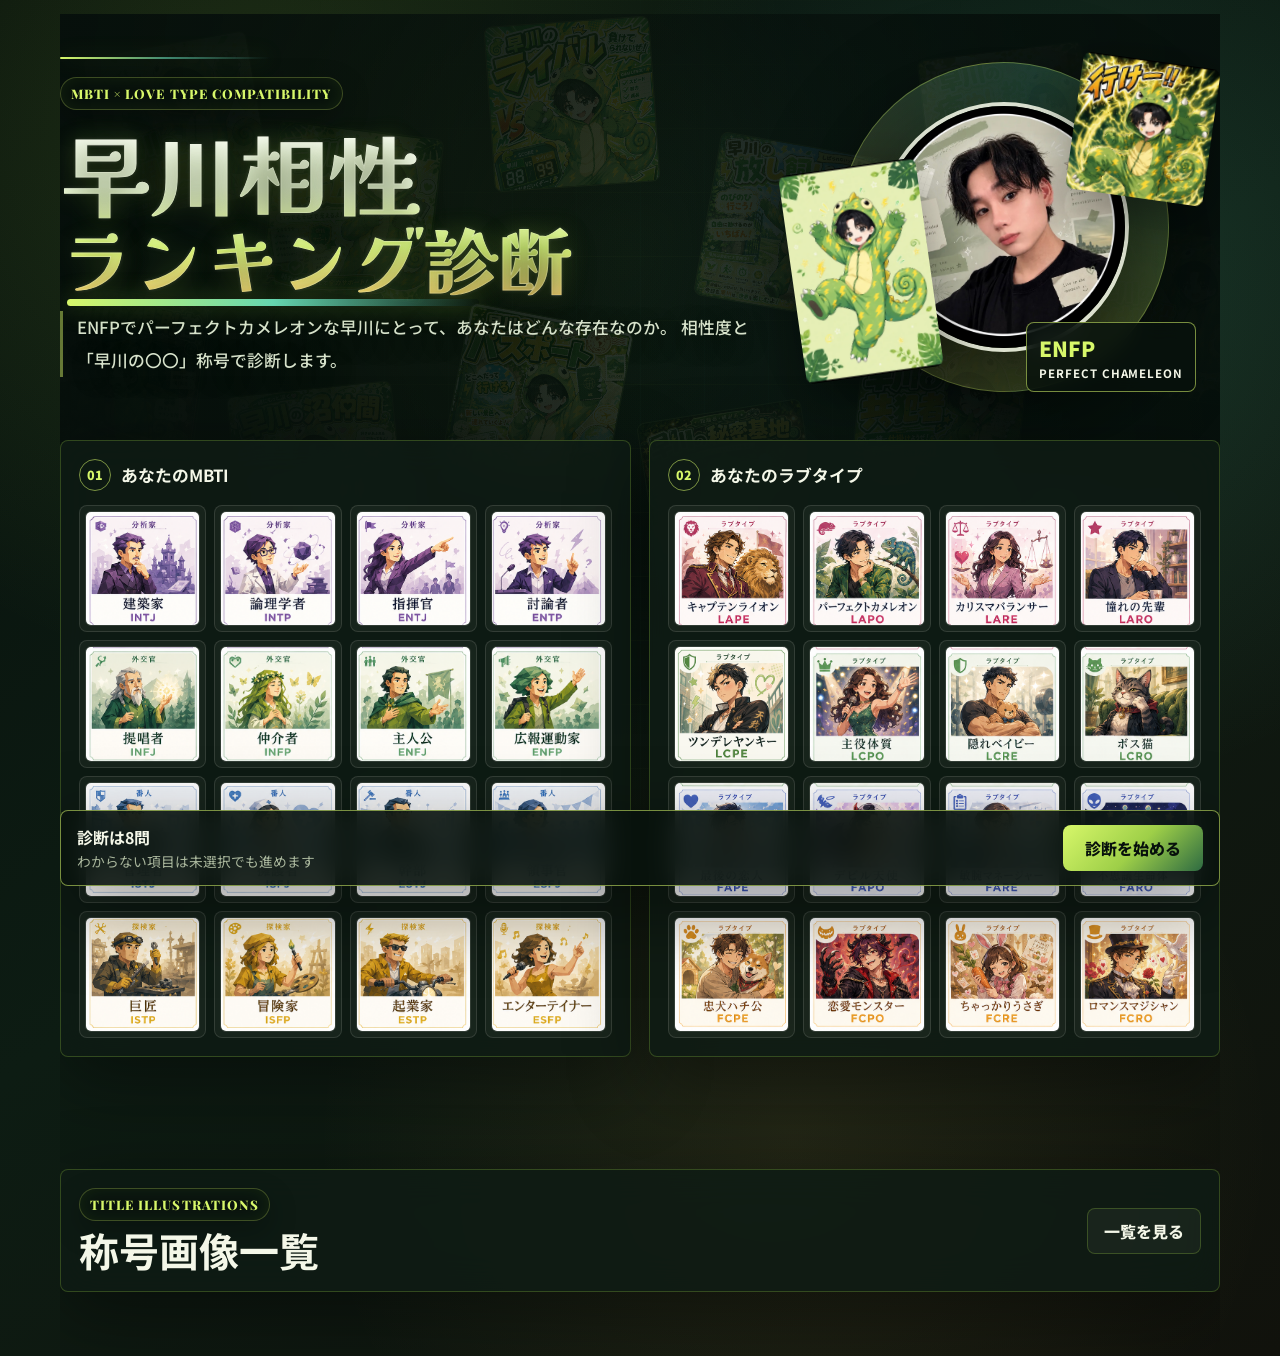
==== commit 5978a7ec: "Fix LCPE love type icon and add role gallery" ====
--- a/sites/hayakawa/index.html
+++ b/sites/hayakawa/index.html
@@ -14,7 +14,7 @@
       href="https://fonts.googleapis.com/css2?family=Kaisei+Opti:wght@700&family=Noto+Sans+JP:wght@400;500;700;900&family=Playfair+Display:wght@700;800&display=swap"
       rel="stylesheet"
     />
-    <link rel="stylesheet" href="styles.css?v=20260622-role-image-large" />
+    <link rel="stylesheet" href="styles.css?v=20260622-role-gallery" />
   </head>
   <body>
     <div class="ambient" aria-hidden="true"></div>
@@ -86,6 +86,19 @@
             診断を始める
           </button>
         </div>
+
+        <section class="role-gallery-panel" aria-labelledby="roleGalleryHeading">
+          <div class="role-gallery-head">
+            <div>
+              <p class="eyebrow">Title illustrations</p>
+              <h2 id="roleGalleryHeading">称号画像一覧</h2>
+            </div>
+            <button class="ghost-action" id="roleGalleryToggle" type="button" aria-expanded="false">
+              一覧を見る
+            </button>
+          </div>
+          <div class="role-gallery-grid is-hidden" id="roleGalleryGrid"></div>
+        </section>
       </section>
 
       <section class="quiz-view is-hidden" id="quizView" aria-live="polite">
@@ -161,6 +174,6 @@
       </section>
     </main>
 
-    <script src="app.js?v=20260622-role-image-large" type="module"></script>
+    <script src="app.js?v=20260622-role-gallery" type="module"></script>
   </body>
 </html>
--- a/sites/hayakawa/styles.css
+++ b/sites/hayakawa/styles.css
@@ -417,6 +417,69 @@
   backdrop-filter: blur(14px);
 }
 
+.role-gallery-panel {
+  display: grid;
+  gap: 16px;
+  margin-top: 18px;
+  padding: 18px;
+  border: 1px solid var(--line);
+  border-radius: 8px;
+  background: var(--panel);
+  box-shadow: var(--shadow);
+  backdrop-filter: blur(18px);
+}
+
+.role-gallery-head {
+  display: flex;
+  align-items: center;
+  justify-content: space-between;
+  gap: 14px;
+}
+
+.role-gallery-head h2 {
+  margin-top: 6px;
+  font-size: clamp(1.4rem, 4vw, 2.5rem);
+  line-height: 1.15;
+}
+
+.role-gallery-grid {
+  display: grid;
+  grid-template-columns: repeat(auto-fill, minmax(150px, 1fr));
+  gap: 12px;
+}
+
+.role-gallery-card {
+  overflow: hidden;
+  border: 1px solid rgba(215, 247, 106, 0.24);
+  border-radius: 8px;
+  background: rgba(244, 247, 232, 0.045);
+}
+
+.role-gallery-card img {
+  display: block;
+  width: 100%;
+  aspect-ratio: 1;
+  object-fit: cover;
+}
+
+.role-gallery-card div {
+  display: grid;
+  gap: 3px;
+  padding: 10px;
+}
+
+.role-gallery-card strong {
+  color: var(--text);
+  font-size: 0.92rem;
+  line-height: 1.35;
+}
+
+.role-gallery-card span {
+  color: var(--muted);
+  font-size: 0.7rem;
+  font-weight: 800;
+}
+
 .start-strip strong,
 .start-strip span {
   display: block;
@@ -818,6 +881,14 @@
     grid-template-columns: 1fr;
   }
 
+  .explain-panel {
+    order: 1;
+  }
+
+  .score-panel {
+    order: 2;
+  }
+
   .role-image-frame {
     width: 100%;
   }
@@ -874,6 +945,15 @@
     flex-direction: column;
   }
 
+  .role-gallery-head {
+    align-items: stretch;
+    flex-direction: column;
+  }
+
+  .role-gallery-grid {
+    grid-template-columns: repeat(2, minmax(0, 1fr));
+  }
+
   .primary-action,
   .ghost-action {
     width: 100%;
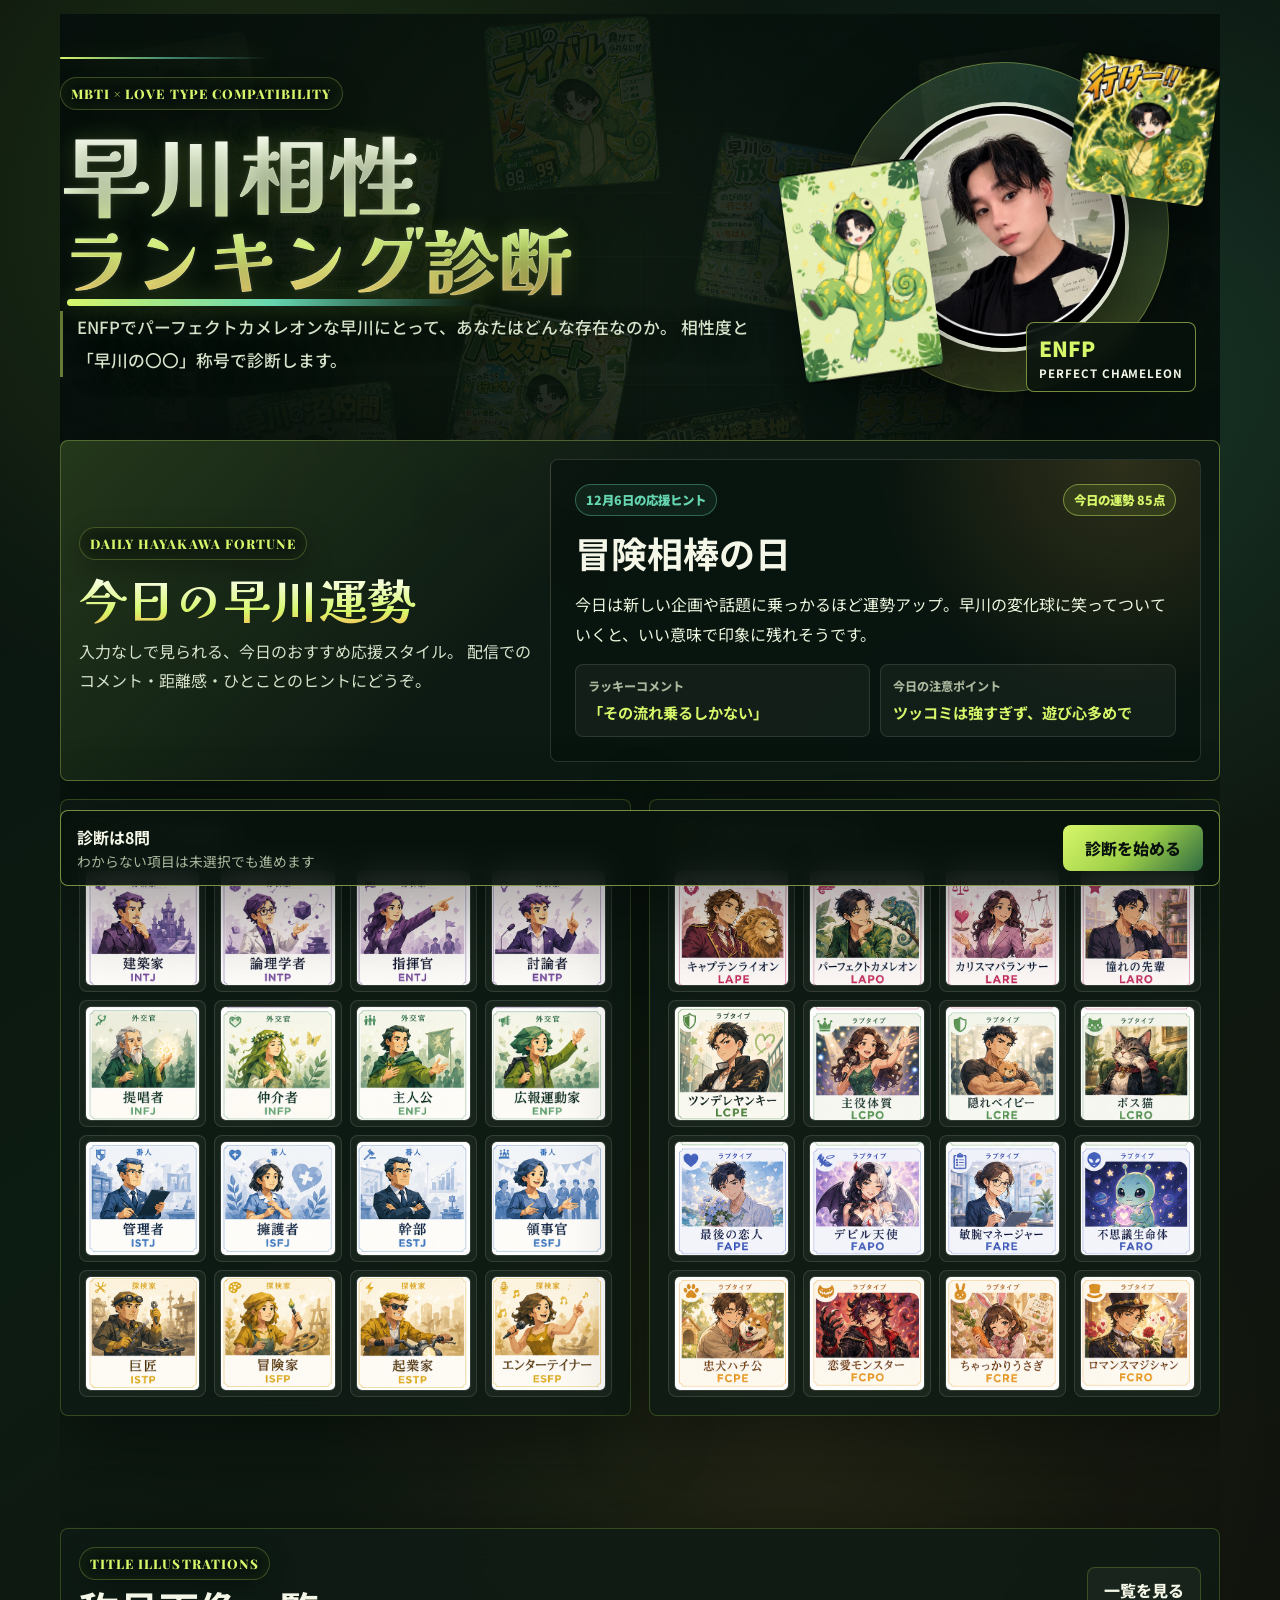
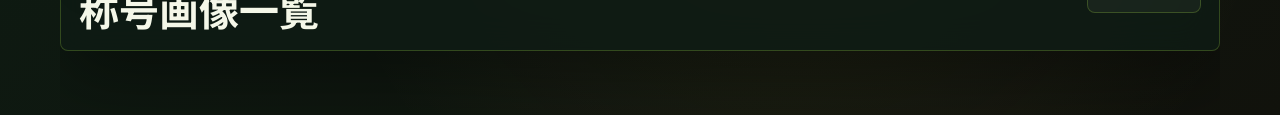
==== commit ab0064bc: "Add daily fortune cards" ====
--- a/sites/hayakawa/index.html
+++ b/sites/hayakawa/index.html
@@ -59,6 +59,35 @@
           </aside>
         </div>
 
+        <section class="daily-fortune-panel" aria-labelledby="dailyFortuneHeading">
+          <div class="daily-fortune-copy">
+            <p class="eyebrow">Daily Hayakawa fortune</p>
+            <h2 id="dailyFortuneHeading">今日の早川運勢</h2>
+            <p>
+              入力なしで見られる、今日のおすすめ応援スタイル。
+              配信でのコメント・距離感・ひとことのヒントにどうぞ。
+            </p>
+          </div>
+          <div class="daily-fortune-card">
+            <div class="daily-fortune-meta">
+              <span id="dailyFortuneDate"></span>
+              <strong id="dailyFortuneScore"></strong>
+            </div>
+            <h3 id="dailyFortuneTheme"></h3>
+            <p id="dailyFortuneMessage"></p>
+            <div class="daily-fortune-tips">
+              <div>
+                <span>ラッキーコメント</span>
+                <strong id="dailyFortuneLucky"></strong>
+              </div>
+              <div>
+                <span>今日の注意ポイント</span>
+                <strong id="dailyFortuneCaution"></strong>
+              </div>
+            </div>
+          </div>
+        </section>
+
         <div class="selection-layout">
           <section class="selection-panel" aria-labelledby="mbtiHeading">
             <div class="panel-heading">
--- a/sites/hayakawa/styles.css
+++ b/sites/hayakawa/styles.css
@@ -305,6 +305,123 @@
   align-items: start;
 }
 
+.daily-fortune-panel {
+  display: grid;
+  grid-template-columns: minmax(0, 0.82fr) minmax(320px, 1.18fr);
+  gap: 18px;
+  align-items: stretch;
+  margin: 0 0 18px;
+  padding: 18px;
+  border: 1px solid rgba(215, 247, 106, 0.32);
+  border-radius: 8px;
+  background:
+    linear-gradient(135deg, rgba(183, 240, 74, 0.14), transparent 42%),
+    rgba(14, 27, 20, 0.9);
+  box-shadow: var(--shadow);
+  backdrop-filter: blur(18px);
+}
+
+.daily-fortune-copy {
+  display: grid;
+  align-content: center;
+  gap: 12px;
+}
+
+.daily-fortune-copy h2 {
+  color: transparent;
+  background: linear-gradient(180deg, #ffffff, var(--gold-bright) 74%, var(--gold));
+  background-clip: text;
+  -webkit-background-clip: text;
+  font-family: "Kaisei Opti", "Noto Sans JP", serif;
+  font-size: clamp(1.8rem, 4vw, 3rem);
+  line-height: 1.1;
+}
+
+.daily-fortune-copy p:last-child {
+  color: #d7e2cb;
+  line-height: 1.8;
+}
+
+.daily-fortune-card {
+  display: grid;
+  gap: 14px;
+  padding: clamp(16px, 3vw, 24px);
+  border: 1px solid rgba(244, 247, 232, 0.14);
+  border-radius: 8px;
+  background:
+    radial-gradient(circle at 88% 0%, rgba(242, 200, 91, 0.16), transparent 38%),
+    rgba(7, 16, 12, 0.54);
+}
+
+.daily-fortune-meta {
+  display: flex;
+  flex-wrap: wrap;
+  gap: 8px;
+  align-items: center;
+  justify-content: space-between;
+}
+
+.daily-fortune-meta span,
+.daily-fortune-meta strong {
+  display: inline-grid;
+  min-height: 32px;
+  place-items: center;
+  padding: 6px 10px;
+  border-radius: 999px;
+  font-size: 0.78rem;
+  font-weight: 900;
+}
+
+.daily-fortune-meta span {
+  border: 1px solid rgba(101, 214, 176, 0.38);
+  color: var(--teal);
+  background: rgba(101, 214, 176, 0.08);
+}
+
+.daily-fortune-meta strong {
+  border: 1px solid rgba(215, 247, 106, 0.42);
+  color: var(--gold-bright);
+  background: rgba(183, 240, 74, 0.1);
+}
+
+.daily-fortune-card h3 {
+  color: var(--text);
+  font-size: clamp(1.35rem, 3vw, 2.25rem);
+  line-height: 1.25;
+}
+
+.daily-fortune-card p {
+  color: #eef7df;
+  line-height: 1.9;
+}
+
+.daily-fortune-tips {
+  display: grid;
+  grid-template-columns: 1fr 1fr;
+  gap: 10px;
+}
+
+.daily-fortune-tips div {
+  display: grid;
+  gap: 6px;
+  padding: 12px;
+  border: 1px solid rgba(244, 247, 232, 0.12);
+  border-radius: 8px;
+  background: rgba(244, 247, 232, 0.045);
+}
+
+.daily-fortune-tips span {
+  color: var(--muted);
+  font-size: 0.76rem;
+  font-weight: 800;
+}
+
+.daily-fortune-tips strong {
+  color: var(--gold-bright);
+  font-size: 0.95rem;
+  line-height: 1.55;
+}
+
 .selection-panel,
 .question-panel,
 .score-panel,
@@ -875,6 +992,7 @@
     width: 112px;
   }
 
+  .daily-fortune-panel,
   .selection-layout,
   .result-layout,
   .share-section {
@@ -909,6 +1027,14 @@
     padding: 12px;
   }
 
+  .daily-fortune-panel {
+    padding: 12px;
+  }
+
+  .daily-fortune-tips {
+    grid-template-columns: 1fr;
+  }
+
   .score-panel,
   .explain-panel {
     padding: 16px;
